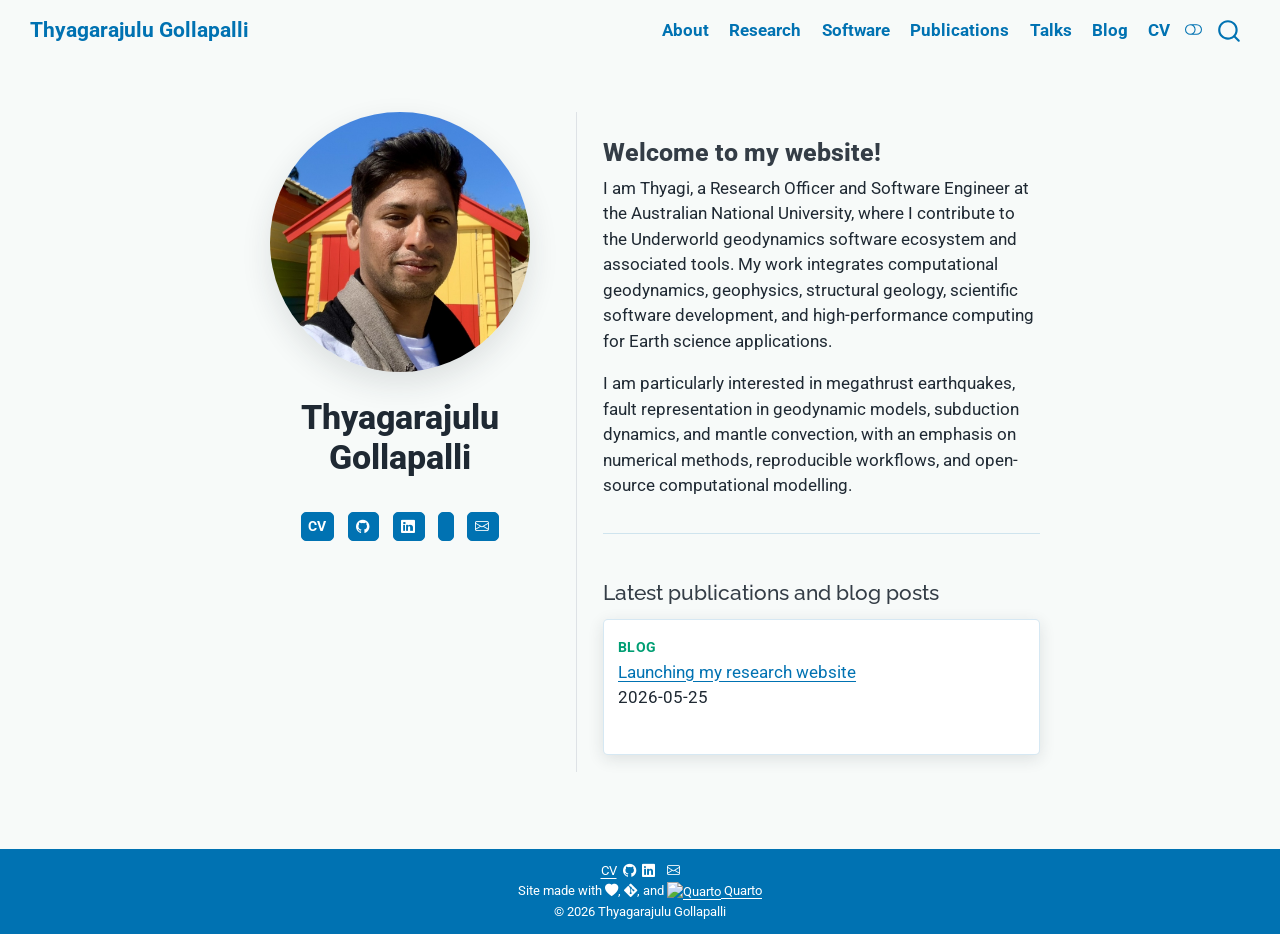
==== docs/index.html @ dab8e335 "Shorten thesis link label" ====
<!DOCTYPE html>
<html xmlns="http://www.w3.org/1999/xhtml" lang="en" xml:lang="en"><head>

<meta charset="utf-8">
<meta name="generator" content="quarto-1.8.26">

<meta name="viewport" content="width=device-width, initial-scale=1.0, user-scalable=yes">


<title>Thyagarajulu Gollapalli</title>
<style>
code{white-space: pre-wrap;}
span.smallcaps{font-variant: small-caps;}
div.columns{display: flex; gap: min(4vw, 1.5em);}
div.column{flex: auto; overflow-x: auto;}
div.hanging-indent{margin-left: 1.5em; text-indent: -1.5em;}
ul.task-list{list-style: none;}
ul.task-list li input[type="checkbox"] {
  width: 0.8em;
  margin: 0 0.8em 0.2em -1em; /* quarto-specific, see https://github.com/quarto-dev/quarto-cli/issues/4556 */ 
  vertical-align: middle;
}
</style>


<script src="site_libs/quarto-nav/quarto-nav.js"></script>
<script src="site_libs/quarto-nav/headroom.min.js"></script>
<script src="site_libs/clipboard/clipboard.min.js"></script>
<script src="site_libs/quarto-search/autocomplete.umd.js"></script>
<script src="site_libs/quarto-search/fuse.min.js"></script>
<script src="site_libs/quarto-search/quarto-search.js"></script>
<meta name="quarto:offset" content="./">
<script src="site_libs/quarto-html/quarto.js" type="module"></script>
<script src="site_libs/quarto-html/tabsets/tabsets.js" type="module"></script>
<script src="site_libs/quarto-html/axe/axe-check.js" type="module"></script>
<script src="site_libs/quarto-html/popper.min.js"></script>
<script src="site_libs/quarto-html/tippy.umd.min.js"></script>
<link href="site_libs/quarto-html/tippy.css" rel="stylesheet">
<link href="site_libs/quarto-html/quarto-syntax-highlighting-587c61ba64f3a5504c4d52d930310e48.css" rel="stylesheet" class="quarto-color-scheme" id="quarto-text-highlighting-styles">
<link href="site_libs/quarto-html/quarto-syntax-highlighting-dark-b758ccaa5987ceb1b75504551e579abf.css" rel="stylesheet" class="quarto-color-scheme quarto-color-alternate" id="quarto-text-highlighting-styles">
<link href="site_libs/quarto-html/quarto-syntax-highlighting-587c61ba64f3a5504c4d52d930310e48.css" rel="stylesheet" class="quarto-color-scheme-extra" id="quarto-text-highlighting-styles">
<script src="site_libs/bootstrap/bootstrap.min.js"></script>
<link href="site_libs/bootstrap/bootstrap-icons.css" rel="stylesheet">
<link href="site_libs/bootstrap/bootstrap-6c5d3a47d0e27fcc3008c91ce93adf4e.min.css" rel="stylesheet" append-hash="true" class="quarto-color-scheme" id="quarto-bootstrap" data-mode="light">
<link href="site_libs/bootstrap/bootstrap-dark-7bd5dec99ab1278eba9be455bf391281.min.css" rel="stylesheet" append-hash="true" class="quarto-color-scheme quarto-color-alternate" id="quarto-bootstrap" data-mode="dark">
<link href="site_libs/bootstrap/bootstrap-6c5d3a47d0e27fcc3008c91ce93adf4e.min.css" rel="stylesheet" append-hash="true" class="quarto-color-scheme-extra" id="quarto-bootstrap" data-mode="light">
<script id="quarto-search-options" type="application/json">{
  "location": "navbar",
  "copy-button": false,
  "collapse-after": 3,
  "panel-placement": "end",
  "type": "overlay",
  "limit": 50,
  "keyboard-shortcut": [
    "f",
    "/",
    "s"
  ],
  "language": {
    "search-no-results-text": "No results",
    "search-matching-documents-text": "matching documents",
    "search-copy-link-title": "Copy link to search",
    "search-hide-matches-text": "Hide additional matches",
    "search-more-match-text": "more match in this document",
    "search-more-matches-text": "more matches in this document",
    "search-clear-button-title": "Clear",
    "search-text-placeholder": "",
    "search-detached-cancel-button-title": "Cancel",
    "search-submit-button-title": "Submit",
    "search-label": "Search"
  }
}</script>
<style>html{ scroll-behavior: smooth; }</style>
<link rel="stylesheet" href="https://cdn.jsdelivr.net/gh/jpswalsh/academicons@1/css/academicons.min.css">


<meta property="og:title" content="Thyagarajulu Gollapalli">
<meta property="og:description" content="Geodynamics, geophysics, numerical modelling, and Underworld3 software development">
<meta property="og:image" content="https://gthyagi.github.io/assets/img/profile.jpeg">
<meta property="og:site_name" content="Thyagarajulu Gollapalli">
<meta name="twitter:title" content="Thyagarajulu Gollapalli">
<meta name="twitter:description" content="Geodynamics, geophysics, numerical modelling, and Underworld3 software development">
<meta name="twitter:image" content="https://gthyagi.github.io/assets/img/profile.jpeg">
<meta name="twitter:card" content="summary">
</head>

<body class="nav-fixed fullcontent quarto-light"><script id="quarto-html-before-body" type="application/javascript">
    const toggleBodyColorMode = (bsSheetEl) => {
      const mode = bsSheetEl.getAttribute("data-mode");
      const bodyEl = window.document.querySelector("body");
      if (mode === "dark") {
        bodyEl.classList.add("quarto-dark");
        bodyEl.classList.remove("quarto-light");
      } else {
        bodyEl.classList.add("quarto-light");
        bodyEl.classList.remove("quarto-dark");
      }
    }
    const toggleBodyColorPrimary = () => {
      const bsSheetEl = window.document.querySelector("link#quarto-bootstrap:not([rel=disabled-stylesheet])");
      if (bsSheetEl) {
        toggleBodyColorMode(bsSheetEl);
      }
    }
    const setColorSchemeToggle = (alternate) => {
      const toggles = window.document.querySelectorAll('.quarto-color-scheme-toggle');
      for (let i=0; i < toggles.length; i++) {
        const toggle = toggles[i];
        if (toggle) {
          if (alternate) {
            toggle.classList.add("alternate");
          } else {
            toggle.classList.remove("alternate");
          }
        }
      }
    };
    const toggleColorMode = (alternate) => {
      // Switch the stylesheets
      const primaryStylesheets = window.document.querySelectorAll('link.quarto-color-scheme:not(.quarto-color-alternate)');
      const alternateStylesheets = window.document.querySelectorAll('link.quarto-color-scheme.quarto-color-alternate');
      manageTransitions('#quarto-margin-sidebar .nav-link', false);
      if (alternate) {
        // note: dark is layered on light, we don't disable primary!
        enableStylesheet(alternateStylesheets);
        for (const sheetNode of alternateStylesheets) {
          if (sheetNode.id === "quarto-bootstrap") {
            toggleBodyColorMode(sheetNode);
          }
        }
      } else {
        disableStylesheet(alternateStylesheets);
        enableStylesheet(primaryStylesheets)
        toggleBodyColorPrimary();
      }
      manageTransitions('#quarto-margin-sidebar .nav-link', true);
      // Switch the toggles
      setColorSchemeToggle(alternate)
      // Hack to workaround the fact that safari doesn't
      // properly recolor the scrollbar when toggling (#1455)
      if (navigator.userAgent.indexOf('Safari') > 0 && navigator.userAgent.indexOf('Chrome') == -1) {
        manageTransitions("body", false);
        window.scrollTo(0, 1);
        setTimeout(() => {
          window.scrollTo(0, 0);
          manageTransitions("body", true);
        }, 40);
      }
    }
    const disableStylesheet = (stylesheets) => {
      for (let i=0; i < stylesheets.length; i++) {
        const stylesheet = stylesheets[i];
        stylesheet.rel = 'disabled-stylesheet';
      }
    }
    const enableStylesheet = (stylesheets) => {
      for (let i=0; i < stylesheets.length; i++) {
        const stylesheet = stylesheets[i];
        if(stylesheet.rel !== 'stylesheet') { // for Chrome, which will still FOUC without this check
          stylesheet.rel = 'stylesheet';
        }
      }
    }
    const manageTransitions = (selector, allowTransitions) => {
      const els = window.document.querySelectorAll(selector);
      for (let i=0; i < els.length; i++) {
        const el = els[i];
        if (allowTransitions) {
          el.classList.remove('notransition');
        } else {
          el.classList.add('notransition');
        }
      }
    }
    const isFileUrl = () => {
      return window.location.protocol === 'file:';
    }
    const hasAlternateSentinel = () => {
      let styleSentinel = getColorSchemeSentinel();
      if (styleSentinel !== null) {
        return styleSentinel === "alternate";
      } else {
        return false;
      }
    }
    const setStyleSentinel = (alternate) => {
      const value = alternate ? "alternate" : "default";
      if (!isFileUrl()) {
        window.localStorage.setItem("quarto-color-scheme", value);
      } else {
        localAlternateSentinel = value;
      }
    }
    const getColorSchemeSentinel = () => {
      if (!isFileUrl()) {
        const storageValue = window.localStorage.getItem("quarto-color-scheme");
        return storageValue != null ? storageValue : localAlternateSentinel;
      } else {
        return localAlternateSentinel;
      }
    }
    const toggleGiscusIfUsed = (isAlternate, darkModeDefault) => {
      const baseTheme = document.querySelector('#giscus-base-theme')?.value ?? 'light';
      const alternateTheme = document.querySelector('#giscus-alt-theme')?.value ?? 'dark';
      let newTheme = '';
      if(authorPrefersDark) {
        newTheme = isAlternate ? baseTheme : alternateTheme;
      } else {
        newTheme = isAlternate ? alternateTheme : baseTheme;
      }
      const changeGiscusTheme = () => {
        // From: https://github.com/giscus/giscus/issues/336
        const sendMessage = (message) => {
          const iframe = document.querySelector('iframe.giscus-frame');
          if (!iframe) return;
          iframe.contentWindow.postMessage({ giscus: message }, 'https://giscus.app');
        }
        sendMessage({
          setConfig: {
            theme: newTheme
          }
        });
      }
      const isGiscussLoaded = window.document.querySelector('iframe.giscus-frame') !== null;
      if (isGiscussLoaded) {
        changeGiscusTheme();
      }
    };
    const authorPrefersDark = false;
    const darkModeDefault = authorPrefersDark;
      document.querySelector('link#quarto-text-highlighting-styles.quarto-color-scheme-extra').rel = 'disabled-stylesheet';
      document.querySelector('link#quarto-bootstrap.quarto-color-scheme-extra').rel = 'disabled-stylesheet';
    let localAlternateSentinel = darkModeDefault ? 'alternate' : 'default';
    // Dark / light mode switch
    window.quartoToggleColorScheme = () => {
      // Read the current dark / light value
      let toAlternate = !hasAlternateSentinel();
      toggleColorMode(toAlternate);
      setStyleSentinel(toAlternate);
      toggleGiscusIfUsed(toAlternate, darkModeDefault);
      window.dispatchEvent(new Event('resize'));
    };
    // Switch to dark mode if need be
    if (hasAlternateSentinel()) {
      toggleColorMode(true);
    } else {
      toggleColorMode(false);
    }
  </script>

<div id="quarto-search-results"></div>
  <header id="quarto-header" class="headroom fixed-top">
    <nav class="navbar navbar-expand-lg " data-bs-theme="dark">
      <div class="navbar-container container-fluid">
      <div class="navbar-brand-container mx-auto">
    <a class="navbar-brand" href="./index.html">
    <span class="navbar-title">Thyagarajulu Gollapalli</span>
    </a>
  </div>
            <div id="quarto-search" class="" title="Search"></div>
          <button class="navbar-toggler" type="button" data-bs-toggle="collapse" data-bs-target="#navbarCollapse" aria-controls="navbarCollapse" role="menu" aria-expanded="false" aria-label="Toggle navigation" onclick="if (window.quartoToggleHeadroom) { window.quartoToggleHeadroom(); }">
  <span class="navbar-toggler-icon"></span>
</button>
          <div class="collapse navbar-collapse" id="navbarCollapse">
            <ul class="navbar-nav navbar-nav-scroll ms-auto">
  <li class="nav-item">
    <a class="nav-link" href="./about.html"> 
<span class="menu-text">About</span></a>
  </li>  
  <li class="nav-item">
    <a class="nav-link" href="./research.html"> 
<span class="menu-text">Research</span></a>
  </li>  
  <li class="nav-item">
    <a class="nav-link" href="./software.html"> 
<span class="menu-text">Software</span></a>
  </li>  
  <li class="nav-item">
    <a class="nav-link" href="./publications.html"> 
<span class="menu-text">Publications</span></a>
  </li>  
  <li class="nav-item">
    <a class="nav-link" href="./talks.html"> 
<span class="menu-text">Talks</span></a>
  </li>  
  <li class="nav-item">
    <a class="nav-link" href="./blog.html"> 
<span class="menu-text">Blog</span></a>
  </li>  
  <li class="nav-item">
    <a class="nav-link" href="./assets/pdf/CV_Thyagarajulu_Gollapalli.pdf"> 
<span class="menu-text">CV</span></a>
  </li>  
</ul>
          </div> <!-- /navcollapse -->
            <div class="quarto-navbar-tools">
  <a href="" class="quarto-color-scheme-toggle quarto-navigation-tool  px-1" onclick="window.quartoToggleColorScheme(); return false;" title="Toggle dark mode"><i class="bi"></i></a>
</div>
      </div> <!-- /container-fluid -->
    </nav>
</header>
<!-- content -->
<div id="quarto-content" class="quarto-container page-columns page-rows-contents page-layout-article page-navbar">
<!-- sidebar -->
<!-- margin-sidebar -->
    
<!-- main -->
<div class="quarto-about-trestles">
  <div class="about-entity">
    <img src="assets/img/profile.jpeg" class="about-image
  round " style="height: 260px; width: 260px;">
<header id="title-block-header" class="quarto-title-block default">
<div class="quarto-title">
<h1 class="title">Thyagarajulu Gollapalli</h1>
</div>
<div class="quarto-title-meta">
  </div>
</header>
    <div class="about-links">
  <a href="/assets/pdf/CV_Thyagarajulu_Gollapalli.pdf" class="about-link" rel="" target="">
     <span class="about-link-text">CV</span>
  </a>
  <a href="https://github.com/gthyagi" class="about-link" rel="" target="">
    <i class="bi bi-github"></i>
     <span class="about-link-text"></span>
  </a>
  <a href="https://www.linkedin.com/in/thyagarajulu-gollapalli-phd-0838b856/" class="about-link" rel="" target="">
    <i class="bi bi-linkedin"></i>
     <span class="about-link-text"></span>
  </a>
  <a href="https://scholar.google.com/citations?user=QBL8V-MAAAAJ&amp;hl=en" class="about-link" rel="" target="">
     <span class="about-link-text"><i class="ai ai-google-scholar"></i></span>
  </a>
  <a href="mailto:gthyagi@gmail.com" class="about-link" rel="" target="">
    <i class="bi bi-envelope"></i>
     <span class="about-link-text"></span>
  </a>
</div>
  </div>
  <div class="about-contents"><main class="content" id="quarto-document-content">

<section id="welcome-to-my-website" class="level3">
<h3 data-anchor-id="welcome-to-my-website">Welcome to my website!</h3>
<p>I am Thyagi, a Research Officer and Software Engineer at the Australian National University, where I contribute to the Underworld geodynamics software ecosystem and associated tools. My work integrates computational geodynamics, geophysics, structural geology, scientific software development, and high-performance computing for Earth science applications.</p>
<p>I am particularly interested in megathrust earthquakes, fault representation in geodynamic models, subduction dynamics, and mantle convection, with an emphasis on numerical methods, reproducible workflows, and open-source computational modelling.</p>
<section id="latest-publications-and-blog-posts" class="level4 home-updates">
<h4 data-anchor-id="latest-publications-and-blog-posts">Latest publications and blog posts</h4>
<div class="updates-rotator" data-updates-rotator="" aria-live="polite" aria-label="Latest publications and blog posts">
<div class="update-card is-active">
<p><strong>Blog</strong><br>
<a href="posts/2026-website-launch/">Launching my research website</a><br>
2026-05-25</p>
</div>
<div class="update-card">
<p><strong>Publication</strong><br>
<a href="./publications.html">Bridging the gap between subduction dynamics and the long-term strength of megathrusts</a><br>
Nature Communications, 2025-11-28</p>
</div>
</div>
<script>
document.addEventListener("DOMContentLoaded", () => {
  const rotator = document.querySelector("[data-updates-rotator]");
  if (!rotator) return;
  const cards = Array.from(rotator.querySelectorAll(".update-card"));
  if (cards.length <= 1) return;
  let activeIndex = 0;
  const showCard = (nextIndex) => {
    cards.forEach((card, index) => {
      const isActive = index === nextIndex;
      card.classList.toggle("is-active", isActive);
      card.toggleAttribute("hidden", !isActive);
    });
  };
  showCard(activeIndex);
  window.setInterval(() => {
    activeIndex = (activeIndex + 1) % cards.length;
    showCard(activeIndex);
  }, 10000);
});
</script>
</section>


</section>
</main></div>
</div>
 <!-- /main -->
<script id="quarto-html-after-body" type="application/javascript">
  window.document.addEventListener("DOMContentLoaded", function (event) {
    // Ensure there is a toggle, if there isn't float one in the top right
    if (window.document.querySelector('.quarto-color-scheme-toggle') === null) {
      const a = window.document.createElement('a');
      a.classList.add('top-right');
      a.classList.add('quarto-color-scheme-toggle');
      a.href = "";
      a.onclick = function() { try { window.quartoToggleColorScheme(); } catch {} return false; };
      const i = window.document.createElement("i");
      i.classList.add('bi');
      a.appendChild(i);
      window.document.body.appendChild(a);
    }
    setColorSchemeToggle(hasAlternateSentinel())
    const isCodeAnnotation = (el) => {
      for (const clz of el.classList) {
        if (clz.startsWith('code-annotation-')) {                     
          return true;
        }
      }
      return false;
    }
    const onCopySuccess = function(e) {
      // button target
      const button = e.trigger;
      // don't keep focus
      button.blur();
      // flash "checked"
      button.classList.add('code-copy-button-checked');
      var currentTitle = button.getAttribute("title");
      button.setAttribute("title", "Copied!");
      let tooltip;
      if (window.bootstrap) {
        button.setAttribute("data-bs-toggle", "tooltip");
        button.setAttribute("data-bs-placement", "left");
        button.setAttribute("data-bs-title", "Copied!");
        tooltip = new bootstrap.Tooltip(button, 
          { trigger: "manual", 
            customClass: "code-copy-button-tooltip",
            offset: [0, -8]});
        tooltip.show();    
      }
      setTimeout(function() {
        if (tooltip) {
          tooltip.hide();
          button.removeAttribute("data-bs-title");
          button.removeAttribute("data-bs-toggle");
          button.removeAttribute("data-bs-placement");
        }
        button.setAttribute("title", currentTitle);
        button.classList.remove('code-copy-button-checked');
      }, 1000);
      // clear code selection
      e.clearSelection();
    }
    const getTextToCopy = function(trigger) {
      const outerScaffold = trigger.parentElement.cloneNode(true);
      const codeEl = outerScaffold.querySelector('code');
      for (const childEl of codeEl.children) {
        if (isCodeAnnotation(childEl)) {
          childEl.remove();
        }
      }
      return codeEl.innerText;
    }
    const clipboard = new window.ClipboardJS('.code-copy-button:not([data-in-quarto-modal])', {
      text: getTextToCopy
    });
    clipboard.on('success', onCopySuccess);
    if (window.document.getElementById('quarto-embedded-source-code-modal')) {
      const clipboardModal = new window.ClipboardJS('.code-copy-button[data-in-quarto-modal]', {
        text: getTextToCopy,
        container: window.document.getElementById('quarto-embedded-source-code-modal')
      });
      clipboardModal.on('success', onCopySuccess);
    }
      var localhostRegex = new RegExp(/^(?:http|https):\/\/localhost\:?[0-9]*\//);
      var mailtoRegex = new RegExp(/^mailto:/);
        var filterRegex = new RegExp("https:\/\/gthyagi\.github\.io");
      var isInternal = (href) => {
          return filterRegex.test(href) || localhostRegex.test(href) || mailtoRegex.test(href);
      }
      // Inspect non-navigation links and adorn them if external
     var links = window.document.querySelectorAll('a[href]:not(.nav-link):not(.navbar-brand):not(.toc-action):not(.sidebar-link):not(.sidebar-item-toggle):not(.pagination-link):not(.no-external):not([aria-hidden]):not(.dropdown-item):not(.quarto-navigation-tool):not(.about-link)');
      for (var i=0; i<links.length; i++) {
        const link = links[i];
        if (!isInternal(link.href)) {
          // undo the damage that might have been done by quarto-nav.js in the case of
          // links that we want to consider external
          if (link.dataset.originalHref !== undefined) {
            link.href = link.dataset.originalHref;
          }
            // target, if specified
            link.setAttribute("target", "_blank");
            if (link.getAttribute("rel") === null) {
              link.setAttribute("rel", "noopener");
            }
        }
      }
    function tippyHover(el, contentFn, onTriggerFn, onUntriggerFn) {
      const config = {
        allowHTML: true,
        maxWidth: 500,
        delay: 100,
        arrow: false,
        appendTo: function(el) {
            return el.parentElement;
        },
        interactive: true,
        interactiveBorder: 10,
        theme: 'quarto',
        placement: 'bottom-start',
      };
      if (contentFn) {
        config.content = contentFn;
      }
      if (onTriggerFn) {
        config.onTrigger = onTriggerFn;
      }
      if (onUntriggerFn) {
        config.onUntrigger = onUntriggerFn;
      }
      window.tippy(el, config); 
    }
    const noterefs = window.document.querySelectorAll('a[role="doc-noteref"]');
    for (var i=0; i<noterefs.length; i++) {
      const ref = noterefs[i];
      tippyHover(ref, function() {
        // use id or data attribute instead here
        let href = ref.getAttribute('data-footnote-href') || ref.getAttribute('href');
        try { href = new URL(href).hash; } catch {}
        const id = href.replace(/^#\/?/, "");
        const note = window.document.getElementById(id);
        if (note) {
          return note.innerHTML;
        } else {
          return "";
        }
      });
    }
    const xrefs = window.document.querySelectorAll('a.quarto-xref');
    const processXRef = (id, note) => {
      // Strip column container classes
      const stripColumnClz = (el) => {
        el.classList.remove("page-full", "page-columns");
        if (el.children) {
          for (const child of el.children) {
            stripColumnClz(child);
          }
        }
      }
      stripColumnClz(note)
      if (id === null || id.startsWith('sec-')) {
        // Special case sections, only their first couple elements
        const container = document.createElement("div");
        if (note.children && note.children.length > 2) {
          container.appendChild(note.children[0].cloneNode(true));
          for (let i = 1; i < note.children.length; i++) {
            const child = note.children[i];
            if (child.tagName === "P" && child.innerText === "") {
              continue;
            } else {
              container.appendChild(child.cloneNode(true));
              break;
            }
          }
          if (window.Quarto?.typesetMath) {
            window.Quarto.typesetMath(container);
          }
          return container.innerHTML
        } else {
          if (window.Quarto?.typesetMath) {
            window.Quarto.typesetMath(note);
          }
          return note.innerHTML;
        }
      } else {
        // Remove any anchor links if they are present
        const anchorLink = note.querySelector('a.anchorjs-link');
        if (anchorLink) {
          anchorLink.remove();
        }
        if (window.Quarto?.typesetMath) {
          window.Quarto.typesetMath(note);
        }
        if (note.classList.contains("callout")) {
          return note.outerHTML;
        } else {
          return note.innerHTML;
        }
      }
    }
    for (var i=0; i<xrefs.length; i++) {
      const xref = xrefs[i];
      tippyHover(xref, undefined, function(instance) {
        instance.disable();
        let url = xref.getAttribute('href');
        let hash = undefined; 
        if (url.startsWith('#')) {
          hash = url;
        } else {
          try { hash = new URL(url).hash; } catch {}
        }
        if (hash) {
          const id = hash.replace(/^#\/?/, "");
          const note = window.document.getElementById(id);
          if (note !== null) {
            try {
              const html = processXRef(id, note.cloneNode(true));
              instance.setContent(html);
            } finally {
              instance.enable();
              instance.show();
            }
          } else {
            // See if we can fetch this
            fetch(url.split('#')[0])
            .then(res => res.text())
            .then(html => {
              const parser = new DOMParser();
              const htmlDoc = parser.parseFromString(html, "text/html");
              const note = htmlDoc.getElementById(id);
              if (note !== null) {
                const html = processXRef(id, note);
                instance.setContent(html);
              } 
            }).finally(() => {
              instance.enable();
              instance.show();
            });
          }
        } else {
          // See if we can fetch a full url (with no hash to target)
          // This is a special case and we should probably do some content thinning / targeting
          fetch(url)
          .then(res => res.text())
          .then(html => {
            const parser = new DOMParser();
            const htmlDoc = parser.parseFromString(html, "text/html");
            const note = htmlDoc.querySelector('main.content');
            if (note !== null) {
              // This should only happen for chapter cross references
              // (since there is no id in the URL)
              // remove the first header
              if (note.children.length > 0 && note.children[0].tagName === "HEADER") {
                note.children[0].remove();
              }
              const html = processXRef(null, note);
              instance.setContent(html);
            } 
          }).finally(() => {
            instance.enable();
            instance.show();
          });
        }
      }, function(instance) {
      });
    }
        let selectedAnnoteEl;
        const selectorForAnnotation = ( cell, annotation) => {
          let cellAttr = 'data-code-cell="' + cell + '"';
          let lineAttr = 'data-code-annotation="' +  annotation + '"';
          const selector = 'span[' + cellAttr + '][' + lineAttr + ']';
          return selector;
        }
        const selectCodeLines = (annoteEl) => {
          const doc = window.document;
          const targetCell = annoteEl.getAttribute("data-target-cell");
          const targetAnnotation = annoteEl.getAttribute("data-target-annotation");
          const annoteSpan = window.document.querySelector(selectorForAnnotation(targetCell, targetAnnotation));
          const lines = annoteSpan.getAttribute("data-code-lines").split(",");
          const lineIds = lines.map((line) => {
            return targetCell + "-" + line;
          })
          let top = null;
          let height = null;
          let parent = null;
          if (lineIds.length > 0) {
              //compute the position of the single el (top and bottom and make a div)
              const el = window.document.getElementById(lineIds[0]);
              top = el.offsetTop;
              height = el.offsetHeight;
              parent = el.parentElement.parentElement;
            if (lineIds.length > 1) {
              const lastEl = window.document.getElementById(lineIds[lineIds.length - 1]);
              const bottom = lastEl.offsetTop + lastEl.offsetHeight;
              height = bottom - top;
            }
            if (top !== null && height !== null && parent !== null) {
              // cook up a div (if necessary) and position it 
              let div = window.document.getElementById("code-annotation-line-highlight");
              if (div === null) {
                div = window.document.createElement("div");
                div.setAttribute("id", "code-annotation-line-highlight");
                div.style.position = 'absolute';
                parent.appendChild(div);
              }
              div.style.top = top - 2 + "px";
              div.style.height = height + 4 + "px";
              div.style.left = 0;
              let gutterDiv = window.document.getElementById("code-annotation-line-highlight-gutter");
              if (gutterDiv === null) {
                gutterDiv = window.document.createElement("div");
                gutterDiv.setAttribute("id", "code-annotation-line-highlight-gutter");
                gutterDiv.style.position = 'absolute';
                const codeCell = window.document.getElementById(targetCell);
                const gutter = codeCell.querySelector('.code-annotation-gutter');
                gutter.appendChild(gutterDiv);
              }
              gutterDiv.style.top = top - 2 + "px";
              gutterDiv.style.height = height + 4 + "px";
            }
            selectedAnnoteEl = annoteEl;
          }
        };
        const unselectCodeLines = () => {
          const elementsIds = ["code-annotation-line-highlight", "code-annotation-line-highlight-gutter"];
          elementsIds.forEach((elId) => {
            const div = window.document.getElementById(elId);
            if (div) {
              div.remove();
            }
          });
          selectedAnnoteEl = undefined;
        };
          // Handle positioning of the toggle
      window.addEventListener(
        "resize",
        throttle(() => {
          elRect = undefined;
          if (selectedAnnoteEl) {
            selectCodeLines(selectedAnnoteEl);
          }
        }, 10)
      );
      function throttle(fn, ms) {
      let throttle = false;
      let timer;
        return (...args) => {
          if(!throttle) { // first call gets through
              fn.apply(this, args);
              throttle = true;
          } else { // all the others get throttled
              if(timer) clearTimeout(timer); // cancel #2
              timer = setTimeout(() => {
                fn.apply(this, args);
                timer = throttle = false;
              }, ms);
          }
        };
      }
        // Attach click handler to the DT
        const annoteDls = window.document.querySelectorAll('dt[data-target-cell]');
        for (const annoteDlNode of annoteDls) {
          annoteDlNode.addEventListener('click', (event) => {
            const clickedEl = event.target;
            if (clickedEl !== selectedAnnoteEl) {
              unselectCodeLines();
              const activeEl = window.document.querySelector('dt[data-target-cell].code-annotation-active');
              if (activeEl) {
                activeEl.classList.remove('code-annotation-active');
              }
              selectCodeLines(clickedEl);
              clickedEl.classList.add('code-annotation-active');
            } else {
              // Unselect the line
              unselectCodeLines();
              clickedEl.classList.remove('code-annotation-active');
            }
          });
        }
    const findCites = (el) => {
      const parentEl = el.parentElement;
      if (parentEl) {
        const cites = parentEl.dataset.cites;
        if (cites) {
          return {
            el,
            cites: cites.split(' ')
          };
        } else {
          return findCites(el.parentElement)
        }
      } else {
        return undefined;
      }
    };
    var bibliorefs = window.document.querySelectorAll('a[role="doc-biblioref"]');
    for (var i=0; i<bibliorefs.length; i++) {
      const ref = bibliorefs[i];
      const citeInfo = findCites(ref);
      if (citeInfo) {
        tippyHover(citeInfo.el, function() {
          var popup = window.document.createElement('div');
          citeInfo.cites.forEach(function(cite) {
            var citeDiv = window.document.createElement('div');
            citeDiv.classList.add('hanging-indent');
            citeDiv.classList.add('csl-entry');
            var biblioDiv = window.document.getElementById('ref-' + cite);
            if (biblioDiv) {
              citeDiv.innerHTML = biblioDiv.innerHTML;
            }
            popup.appendChild(citeDiv);
          });
          return popup.innerHTML;
        });
      }
    }
  });
  </script>
</div> <!-- /content -->
<footer class="footer">
  <div class="nav-footer">
    <div class="nav-footer-left">
      &nbsp;
    </div>   
    <div class="nav-footer-center">
      <ul class="footer-items list-unstyled">
    <li class="nav-item">
 <a href="./assets/pdf/CV_Thyagarajulu_Gollapalli.pdf">CV</a> &nbsp;<a href="https://github.com/gthyagi" target="_blank" aria-label="GitHub"><i class="bi bi-github"></i></a> &nbsp;<a href="https://www.linkedin.com/in/thyagarajulu-gollapalli-phd-0838b856/" target="_blank" aria-label="LinkedIn"><i class="bi bi-linkedin"></i></a> &nbsp;<a href="https://scholar.google.com/citations?user=QBL8V-MAAAAJ&amp;hl=en" target="_blank" aria-label="Google Scholar"><i class="ai ai-google-scholar"></i></a> &nbsp;<a href="mailto:gthyagi@gmail.com" aria-label="Email"><i class="bi bi-envelope"></i></a><br>Site made with <i class="bi bi-heart-fill"></i>, <a href="https://github.com/gthyagi/gthyagi.github.io" target="_blank"><i class="bi bi-git"></i></a>, and <a href="https://quarto.org/" target="_blank"><img src="https://quarto.org/favicon.png" width="12" alt="Quarto"> Quarto</a><br>© 2026 Thyagarajulu Gollapalli
  </li>  
</ul>
    </div>
    <div class="nav-footer-right">
      &nbsp;
    </div>
  </div>
</footer>




<script src="site_libs/quarto-html/zenscroll-min.js"></script>
</body></html>
---- docs/site_libs/quarto-html/tippy.css ----
.tippy-box[data-animation=fade][data-state=hidden]{opacity:0}[data-tippy-root]{max-width:calc(100vw - 10px)}.tippy-box{position:relative;background-color:#333;color:#fff;border-radius:4px;font-size:14px;line-height:1.4;white-space:normal;outline:0;transition-property:transform,visibility,opacity}.tippy-box[data-placement^=top]>.tippy-arrow{bottom:0}.tippy-box[data-placement^=top]>.tippy-arrow:before{bottom:-7px;left:0;border-width:8px 8px 0;border-top-color:initial;transform-origin:center top}.tippy-box[data-placement^=bottom]>.tippy-arrow{top:0}.tippy-box[data-placement^=bottom]>.tippy-arrow:before{top:-7px;left:0;border-width:0 8px 8px;border-bottom-color:initial;transform-origin:center bottom}.tippy-box[data-placement^=left]>.tippy-arrow{right:0}.tippy-box[data-placement^=left]>.tippy-arrow:before{border-width:8px 0 8px 8px;border-left-color:initial;right:-7px;transform-origin:center left}.tippy-box[data-placement^=right]>.tippy-arrow{left:0}.tippy-box[data-placement^=right]>.tippy-arrow:before{left:-7px;border-width:8px 8px 8px 0;border-right-color:initial;transform-origin:center right}.tippy-box[data-inertia][data-state=visible]{transition-timing-function:cubic-bezier(.54,1.5,.38,1.11)}.tippy-arrow{width:16px;height:16px;color:#333}.tippy-arrow:before{content:"";position:absolute;border-color:transparent;border-style:solid}.tippy-content{position:relative;padding:5px 9px;z-index:1}
---- docs/site_libs/quarto-html/quarto-syntax-highlighting-587c61ba64f3a5504c4d52d930310e48.css ----
/* quarto syntax highlight colors */
:root {
  --quarto-hl-ot-color: #003B4F;
  --quarto-hl-at-color: #657422;
  --quarto-hl-ss-color: #20794D;
  --quarto-hl-an-color: #5E5E5E;
  --quarto-hl-fu-color: #4758AB;
  --quarto-hl-st-color: #20794D;
  --quarto-hl-cf-color: #003B4F;
  --quarto-hl-op-color: #5E5E5E;
  --quarto-hl-er-color: #AD0000;
  --quarto-hl-bn-color: #AD0000;
  --quarto-hl-al-color: #AD0000;
  --quarto-hl-va-color: #111111;
  --quarto-hl-bu-color: inherit;
  --quarto-hl-ex-color: inherit;
  --quarto-hl-pp-color: #AD0000;
  --quarto-hl-in-color: #5E5E5E;
  --quarto-hl-vs-color: #20794D;
  --quarto-hl-wa-color: #5E5E5E;
  --quarto-hl-do-color: #5E5E5E;
  --quarto-hl-im-color: #00769E;
  --quarto-hl-ch-color: #20794D;
  --quarto-hl-dt-color: #AD0000;
  --quarto-hl-fl-color: #AD0000;
  --quarto-hl-co-color: #5E5E5E;
  --quarto-hl-cv-color: #5E5E5E;
  --quarto-hl-cn-color: #8f5902;
  --quarto-hl-sc-color: #5E5E5E;
  --quarto-hl-dv-color: #AD0000;
  --quarto-hl-kw-color: #003B4F;
}

/* other quarto variables */
:root {
  --quarto-font-monospace: SFMono-Regular, Menlo, Monaco, Consolas, "Liberation Mono", "Courier New", monospace;
}

/* syntax highlight based on Pandoc's rules */
pre > code.sourceCode > span {
  color: #003B4F;
}

code.sourceCode > span {
  color: #003B4F;
}

div.sourceCode,
div.sourceCode pre.sourceCode {
  color: #003B4F;
}

/* Normal */
code span {
  color: #003B4F;
}

/* Alert */
code span.al {
  color: #AD0000;
  font-style: inherit;
}

/* Annotation */
code span.an {
  color: #5E5E5E;
  font-style: inherit;
}

/* Attribute */
code span.at {
  color: #657422;
  font-style: inherit;
}

/* BaseN */
code span.bn {
  color: #AD0000;
  font-style: inherit;
}

/* BuiltIn */
code span.bu {
  font-style: inherit;
}

/* ControlFlow */
code span.cf {
  color: #003B4F;
  font-weight: bold;
  font-style: inherit;
}

/* Char */
code span.ch {
  color: #20794D;
  font-style: inherit;
}

/* Constant */
code span.cn {
  color: #8f5902;
  font-style: inherit;
}

/* Comment */
code span.co {
  color: #5E5E5E;
  font-style: inherit;
}

/* CommentVar */
code span.cv {
  color: #5E5E5E;
  font-style: italic;
}

/* Documentation */
code span.do {
  color: #5E5E5E;
  font-style: italic;
}

/* DataType */
code span.dt {
  color: #AD0000;
  font-style: inherit;
}

/* DecVal */
code span.dv {
  color: #AD0000;
  font-style: inherit;
}

/* Error */
code span.er {
  color: #AD0000;
  font-style: inherit;
}

/* Extension */
code span.ex {
  font-style: inherit;
}

/* Float */
code span.fl {
  color: #AD0000;
  font-style: inherit;
}

/* Function */
code span.fu {
  color: #4758AB;
  font-style: inherit;
}

/* Import */
code span.im {
  color: #00769E;
  font-style: inherit;
}

/* Information */
code span.in {
  color: #5E5E5E;
  font-style: inherit;
}

/* Keyword */
code span.kw {
  color: #003B4F;
  font-weight: bold;
  font-style: inherit;
}

/* Operator */
code span.op {
  color: #5E5E5E;
  font-style: inherit;
}

/* Other */
code span.ot {
  color: #003B4F;
  font-style: inherit;
}

/* Preprocessor */
code span.pp {
  color: #AD0000;
  font-style: inherit;
}

/* SpecialChar */
code span.sc {
  color: #5E5E5E;
  font-style: inherit;
}

/* SpecialString */
code span.ss {
  color: #20794D;
  font-style: inherit;
}

/* String */
code span.st {
  color: #20794D;
  font-style: inherit;
}

/* Variable */
code span.va {
  color: #111111;
  font-style: inherit;
}

/* VerbatimString */
code span.vs {
  color: #20794D;
  font-style: inherit;
}

/* Warning */
code span.wa {
  color: #5E5E5E;
  font-style: italic;
}

.prevent-inlining {
  content: "</";
}

/*# sourceMappingURL=2dce1cc6c82594539e1579de68416b47.css.map */
---- docs/site_libs/quarto-html/quarto-syntax-highlighting-dark-b758ccaa5987ceb1b75504551e579abf.css ----
/* quarto syntax highlight colors */
:root {
  --quarto-hl-al-color: #f07178;
  --quarto-hl-an-color: #d4d0ab;
  --quarto-hl-at-color: #00e0e0;
  --quarto-hl-bn-color: #d4d0ab;
  --quarto-hl-bu-color: #abe338;
  --quarto-hl-ch-color: #abe338;
  --quarto-hl-co-color: #f8f8f2;
  --quarto-hl-cv-color: #ffd700;
  --quarto-hl-cn-color: #ffd700;
  --quarto-hl-cf-color: #ffa07a;
  --quarto-hl-dt-color: #ffa07a;
  --quarto-hl-dv-color: #d4d0ab;
  --quarto-hl-do-color: #f8f8f2;
  --quarto-hl-er-color: #f07178;
  --quarto-hl-ex-color: #00e0e0;
  --quarto-hl-fl-color: #d4d0ab;
  --quarto-hl-fu-color: #ffa07a;
  --quarto-hl-im-color: #abe338;
  --quarto-hl-in-color: #d4d0ab;
  --quarto-hl-kw-color: #ffa07a;
  --quarto-hl-op-color: #ffa07a;
  --quarto-hl-ot-color: #00e0e0;
  --quarto-hl-pp-color: #dcc6e0;
  --quarto-hl-re-color: #00e0e0;
  --quarto-hl-sc-color: #abe338;
  --quarto-hl-ss-color: #abe338;
  --quarto-hl-st-color: #abe338;
  --quarto-hl-va-color: #00e0e0;
  --quarto-hl-vs-color: #abe338;
  --quarto-hl-wa-color: #dcc6e0;
}

/* other quarto variables */
:root {
  --quarto-font-monospace: SFMono-Regular, Menlo, Monaco, Consolas, "Liberation Mono", "Courier New", monospace;
}

/* syntax highlight based on Pandoc's rules */
pre > code.sourceCode > span {
  color: #f8f8f2;
}

code.sourceCode > span {
  color: #f8f8f2;
}

div.sourceCode,
div.sourceCode pre.sourceCode {
  color: #f8f8f2;
}

/* Normal */
code span {
  color: #f8f8f2;
}

/* Alert */
code span.al {
  color: #f07178;
}

/* Annotation */
code span.an {
  color: #d4d0ab;
}

/* Attribute */
code span.at {
  color: #00e0e0;
}

/* BaseN */
code span.bn {
  color: #d4d0ab;
}

/* BuiltIn */
code span.bu {
  color: #abe338;
}

/* ControlFlow */
code span.cf {
  font-weight: bold;
  color: #ffa07a;
}

/* Char */
code span.ch {
  color: #abe338;
}

/* Constant */
code span.cn {
  color: #ffd700;
}

/* Comment */
code span.co {
  font-style: italic;
  color: #f8f8f2;
}

/* CommentVar */
code span.cv {
  color: #ffd700;
}

/* Documentation */
code span.do {
  color: #f8f8f2;
}

/* DataType */
code span.dt {
  color: #ffa07a;
}

/* DecVal */
code span.dv {
  color: #d4d0ab;
}

/* Error */
code span.er {
  color: #f07178;
  text-decoration: underline;
}

/* Extension */
code span.ex {
  font-weight: bold;
  color: #00e0e0;
}

/* Float */
code span.fl {
  color: #d4d0ab;
}

/* Function */
code span.fu {
  color: #ffa07a;
}

/* Import */
code span.im {
  color: #abe338;
}

/* Information */
code span.in {
  color: #d4d0ab;
}

/* Keyword */
code span.kw {
  font-weight: bold;
  color: #ffa07a;
}

/* Operator */
code span.op {
  color: #ffa07a;
}

/* Other */
code span.ot {
  color: #00e0e0;
}

/* Preprocessor */
code span.pp {
  color: #dcc6e0;
}

/* RegionMarker */
code span.re {
  background-color: #f8f8f2;
  color: #00e0e0;
}

/* SpecialChar */
code span.sc {
  color: #abe338;
}

/* SpecialString */
code span.ss {
  color: #abe338;
}

/* String */
code span.st {
  color: #abe338;
}

/* Variable */
code span.va {
  color: #00e0e0;
}

/* VerbatimString */
code span.vs {
  color: #abe338;
}

/* Warning */
code span.wa {
  color: #dcc6e0;
}

.prevent-inlining {
  content: "</";
}

/*# sourceMappingURL=6c091f0476edacc1e88d089996040f32.css.map */
---- docs/site_libs/quarto-html/quarto-syntax-highlighting-587c61ba64f3a5504c4d52d930310e48.css ----
/* quarto syntax highlight colors */
:root {
  --quarto-hl-ot-color: #003B4F;
  --quarto-hl-at-color: #657422;
  --quarto-hl-ss-color: #20794D;
  --quarto-hl-an-color: #5E5E5E;
  --quarto-hl-fu-color: #4758AB;
  --quarto-hl-st-color: #20794D;
  --quarto-hl-cf-color: #003B4F;
  --quarto-hl-op-color: #5E5E5E;
  --quarto-hl-er-color: #AD0000;
  --quarto-hl-bn-color: #AD0000;
  --quarto-hl-al-color: #AD0000;
  --quarto-hl-va-color: #111111;
  --quarto-hl-bu-color: inherit;
  --quarto-hl-ex-color: inherit;
  --quarto-hl-pp-color: #AD0000;
  --quarto-hl-in-color: #5E5E5E;
  --quarto-hl-vs-color: #20794D;
  --quarto-hl-wa-color: #5E5E5E;
  --quarto-hl-do-color: #5E5E5E;
  --quarto-hl-im-color: #00769E;
  --quarto-hl-ch-color: #20794D;
  --quarto-hl-dt-color: #AD0000;
  --quarto-hl-fl-color: #AD0000;
  --quarto-hl-co-color: #5E5E5E;
  --quarto-hl-cv-color: #5E5E5E;
  --quarto-hl-cn-color: #8f5902;
  --quarto-hl-sc-color: #5E5E5E;
  --quarto-hl-dv-color: #AD0000;
  --quarto-hl-kw-color: #003B4F;
}

/* other quarto variables */
:root {
  --quarto-font-monospace: SFMono-Regular, Menlo, Monaco, Consolas, "Liberation Mono", "Courier New", monospace;
}

/* syntax highlight based on Pandoc's rules */
pre > code.sourceCode > span {
  color: #003B4F;
}

code.sourceCode > span {
  color: #003B4F;
}

div.sourceCode,
div.sourceCode pre.sourceCode {
  color: #003B4F;
}

/* Normal */
code span {
  color: #003B4F;
}

/* Alert */
code span.al {
  color: #AD0000;
  font-style: inherit;
}

/* Annotation */
code span.an {
  color: #5E5E5E;
  font-style: inherit;
}

/* Attribute */
code span.at {
  color: #657422;
  font-style: inherit;
}

/* BaseN */
code span.bn {
  color: #AD0000;
  font-style: inherit;
}

/* BuiltIn */
code span.bu {
  font-style: inherit;
}

/* ControlFlow */
code span.cf {
  color: #003B4F;
  font-weight: bold;
  font-style: inherit;
}

/* Char */
code span.ch {
  color: #20794D;
  font-style: inherit;
}

/* Constant */
code span.cn {
  color: #8f5902;
  font-style: inherit;
}

/* Comment */
code span.co {
  color: #5E5E5E;
  font-style: inherit;
}

/* CommentVar */
code span.cv {
  color: #5E5E5E;
  font-style: italic;
}

/* Documentation */
code span.do {
  color: #5E5E5E;
  font-style: italic;
}

/* DataType */
code span.dt {
  color: #AD0000;
  font-style: inherit;
}

/* DecVal */
code span.dv {
  color: #AD0000;
  font-style: inherit;
}

/* Error */
code span.er {
  color: #AD0000;
  font-style: inherit;
}

/* Extension */
code span.ex {
  font-style: inherit;
}

/* Float */
code span.fl {
  color: #AD0000;
  font-style: inherit;
}

/* Function */
code span.fu {
  color: #4758AB;
  font-style: inherit;
}

/* Import */
code span.im {
  color: #00769E;
  font-style: inherit;
}

/* Information */
code span.in {
  color: #5E5E5E;
  font-style: inherit;
}

/* Keyword */
code span.kw {
  color: #003B4F;
  font-weight: bold;
  font-style: inherit;
}

/* Operator */
code span.op {
  color: #5E5E5E;
  font-style: inherit;
}

/* Other */
code span.ot {
  color: #003B4F;
  font-style: inherit;
}

/* Preprocessor */
code span.pp {
  color: #AD0000;
  font-style: inherit;
}

/* SpecialChar */
code span.sc {
  color: #5E5E5E;
  font-style: inherit;
}

/* SpecialString */
code span.ss {
  color: #20794D;
  font-style: inherit;
}

/* String */
code span.st {
  color: #20794D;
  font-style: inherit;
}

/* Variable */
code span.va {
  color: #111111;
  font-style: inherit;
}

/* VerbatimString */
code span.vs {
  color: #20794D;
  font-style: inherit;
}

/* Warning */
code span.wa {
  color: #5E5E5E;
  font-style: italic;
}

.prevent-inlining {
  content: "</";
}

/*# sourceMappingURL=2dce1cc6c82594539e1579de68416b47.css.map */
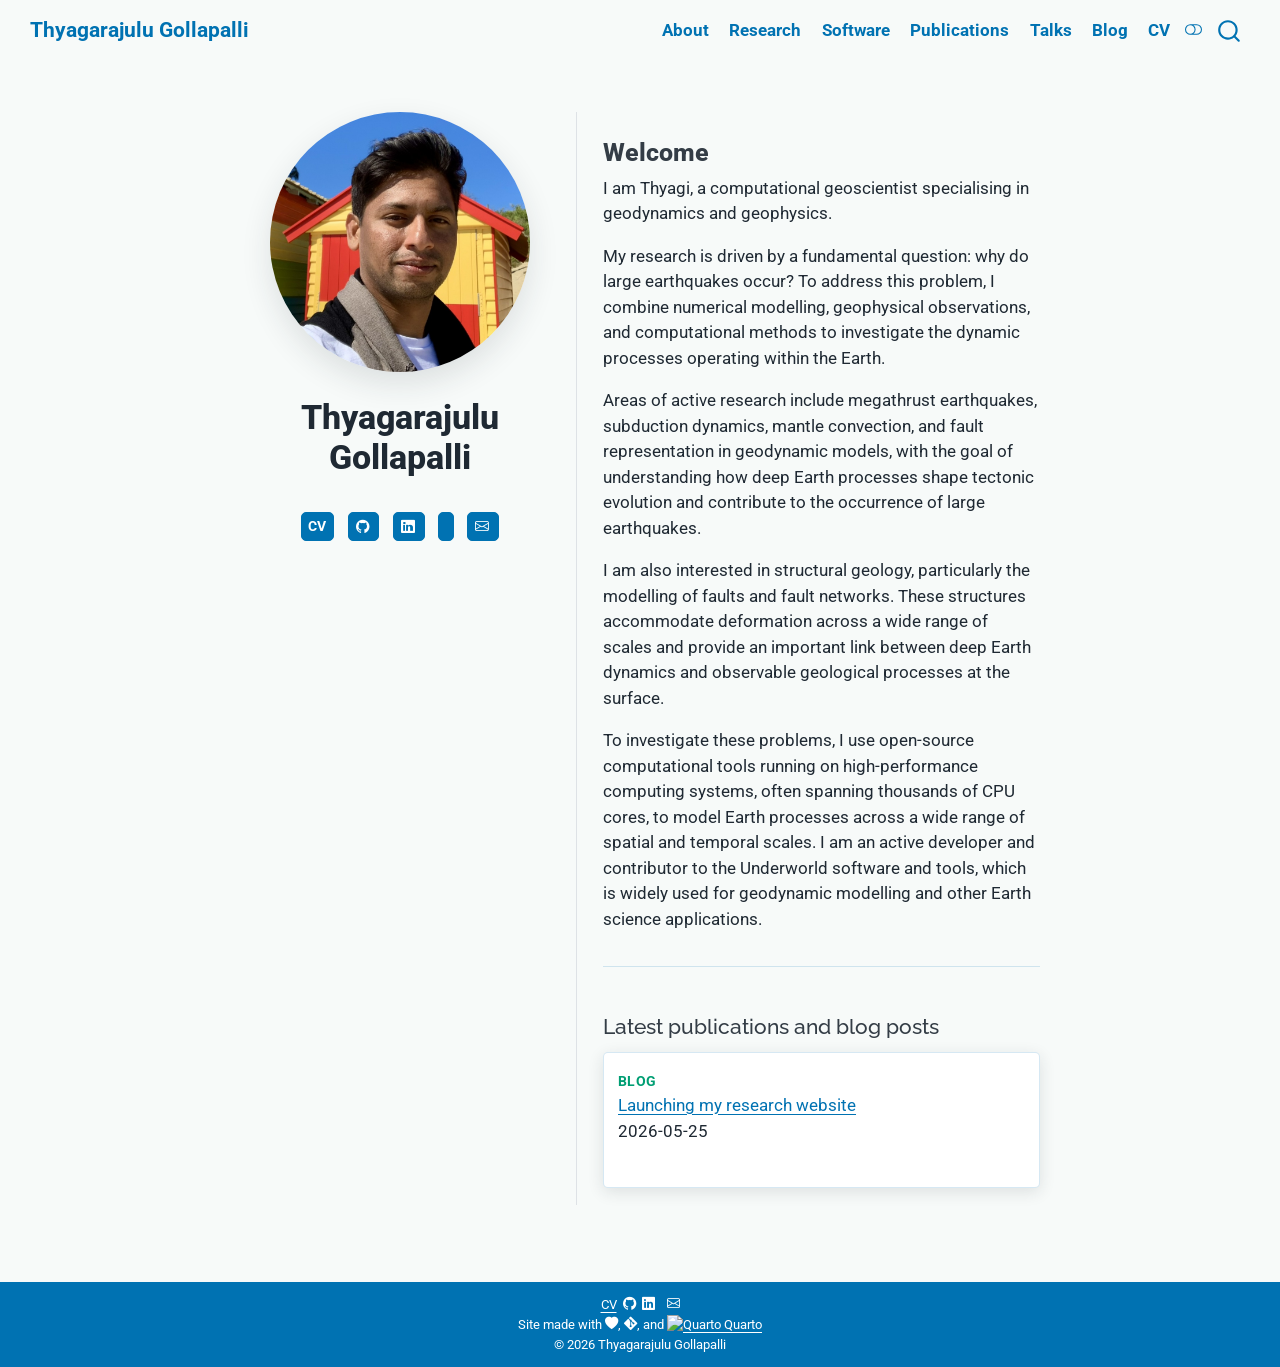
==== commit 50e61634: "Update homepage introduction" ====
--- a/docs/index.html
+++ b/docs/index.html
@@ -339,10 +339,13 @@
   </div>
   <div class="about-contents"><main class="content" id="quarto-document-content">
 
-<section id="welcome-to-my-website" class="level3">
-<h3 data-anchor-id="welcome-to-my-website">Welcome to my website!</h3>
-<p>I am Thyagi, a Research Officer and Software Engineer at the Australian National University, where I contribute to the Underworld geodynamics software ecosystem and associated tools. My work integrates computational geodynamics, geophysics, structural geology, scientific software development, and high-performance computing for Earth science applications.</p>
-<p>I am particularly interested in megathrust earthquakes, fault representation in geodynamic models, subduction dynamics, and mantle convection, with an emphasis on numerical methods, reproducible workflows, and open-source computational modelling.</p>
+<section id="welcome" class="level3">
+<h3 data-anchor-id="welcome">Welcome</h3>
+<p>I am Thyagi, a computational geoscientist specialising in geodynamics and geophysics.</p>
+<p>My research is driven by a fundamental question: why do large earthquakes occur? To address this problem, I combine numerical modelling, geophysical observations, and computational methods to investigate the dynamic processes operating within the Earth.</p>
+<p>Areas of active research include megathrust earthquakes, subduction dynamics, mantle convection, and fault representation in geodynamic models, with the goal of understanding how deep Earth processes shape tectonic evolution and contribute to the occurrence of large earthquakes.</p>
+<p>I am also interested in structural geology, particularly the modelling of faults and fault networks. These structures accommodate deformation across a wide range of scales and provide an important link between deep Earth dynamics and observable geological processes at the surface.</p>
+<p>To investigate these problems, I use open-source computational tools running on high-performance computing systems, often spanning thousands of CPU cores, to model Earth processes across a wide range of spatial and temporal scales. I am an active developer and contributor to the Underworld software and tools, which is widely used for geodynamic modelling and other Earth science applications.</p>
 <section id="latest-publications-and-blog-posts" class="level4 home-updates">
 <h4 data-anchor-id="latest-publications-and-blog-posts">Latest publications and blog posts</h4>
 <div class="updates-rotator" data-updates-rotator="" aria-live="polite" aria-label="Latest publications and blog posts">
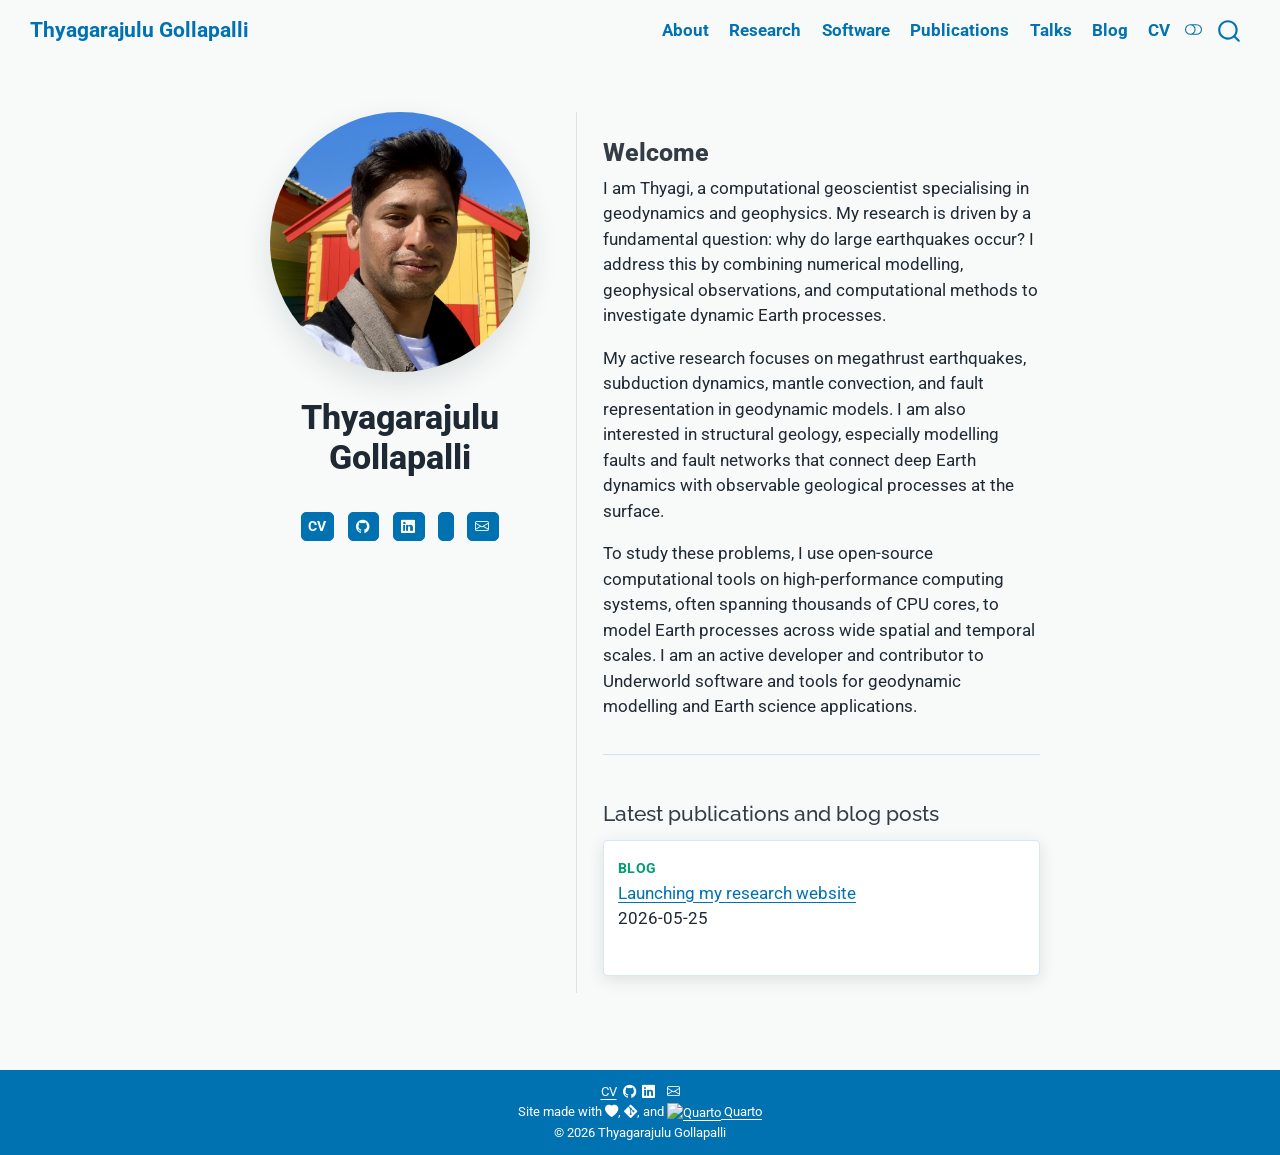
==== commit 38a5e86a: "Condense homepage introduction" ====
--- a/docs/index.html
+++ b/docs/index.html
@@ -341,11 +341,9 @@
 
 <section id="welcome" class="level3">
 <h3 data-anchor-id="welcome">Welcome</h3>
-<p>I am Thyagi, a computational geoscientist specialising in geodynamics and geophysics.</p>
-<p>My research is driven by a fundamental question: why do large earthquakes occur? To address this problem, I combine numerical modelling, geophysical observations, and computational methods to investigate the dynamic processes operating within the Earth.</p>
-<p>Areas of active research include megathrust earthquakes, subduction dynamics, mantle convection, and fault representation in geodynamic models, with the goal of understanding how deep Earth processes shape tectonic evolution and contribute to the occurrence of large earthquakes.</p>
-<p>I am also interested in structural geology, particularly the modelling of faults and fault networks. These structures accommodate deformation across a wide range of scales and provide an important link between deep Earth dynamics and observable geological processes at the surface.</p>
-<p>To investigate these problems, I use open-source computational tools running on high-performance computing systems, often spanning thousands of CPU cores, to model Earth processes across a wide range of spatial and temporal scales. I am an active developer and contributor to the Underworld software and tools, which is widely used for geodynamic modelling and other Earth science applications.</p>
+<p>I am Thyagi, a computational geoscientist specialising in geodynamics and geophysics. My research is driven by a fundamental question: why do large earthquakes occur? I address this by combining numerical modelling, geophysical observations, and computational methods to investigate dynamic Earth processes.</p>
+<p>My active research focuses on megathrust earthquakes, subduction dynamics, mantle convection, and fault representation in geodynamic models. I am also interested in structural geology, especially modelling faults and fault networks that connect deep Earth dynamics with observable geological processes at the surface.</p>
+<p>To study these problems, I use open-source computational tools on high-performance computing systems, often spanning thousands of CPU cores, to model Earth processes across wide spatial and temporal scales. I am an active developer and contributor to Underworld software and tools for geodynamic modelling and Earth science applications.</p>
 <section id="latest-publications-and-blog-posts" class="level4 home-updates">
 <h4 data-anchor-id="latest-publications-and-blog-posts">Latest publications and blog posts</h4>
 <div class="updates-rotator" data-updates-rotator="" aria-live="polite" aria-label="Latest publications and blog posts">
